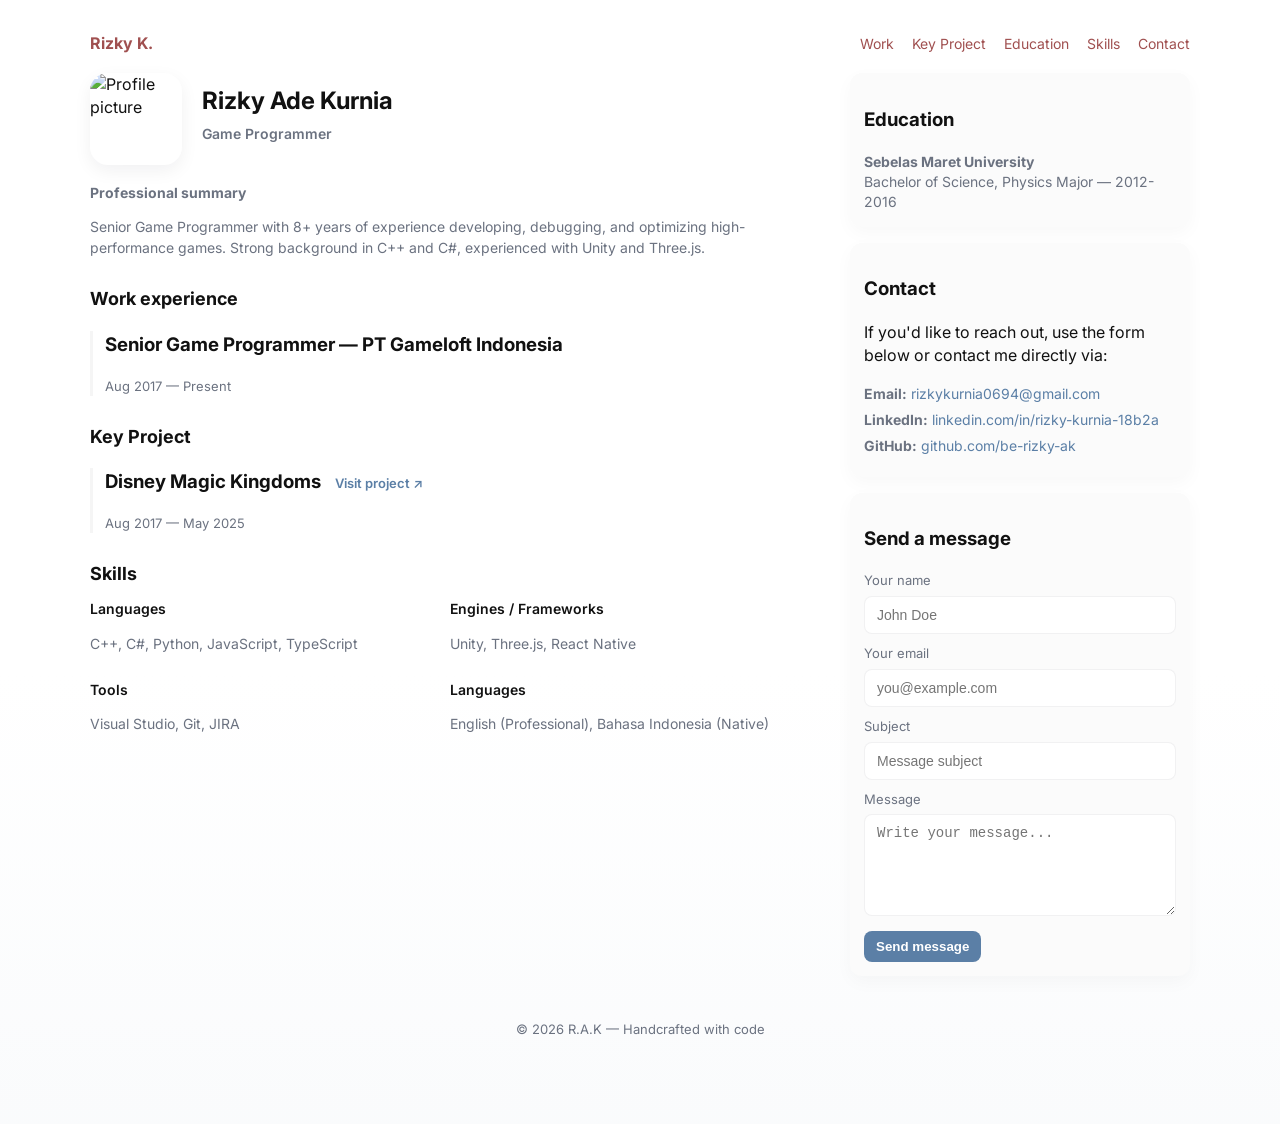
==== index.html @ 6d2ce102 "Add files via upload" ====
<!DOCTYPE html>
<html lang="en">
  <head>
    <meta charset="utf-8" />
    <meta name="viewport" content="width=device-width,initial-scale=1" />
    <title>Rizky Ade Kurnia — Game Programmer</title>

    <link
      href="https://fonts.googleapis.com/css2?family=Inter:wght@300;400;600;700&display=swap"
      rel="stylesheet"
    />
    <link rel="stylesheet" href="styles.css" />
    <meta name="description" content="Rizky Ade Kurnia — Game Programmer." />
  </head>
  <body>
    <header class="site-header">
      <nav class="nav">
        <div class="logo">Rizky K.</div>
        <ul class="nav-links">
          <li><a href="#work">Work</a></li>
          <li><a href="#project">Key Project</a></li>
          <li><a href="#education">Education</a></li>
          <li><a href="#skills">Skills</a></li>
          <li><a href="#contact-section">Contact</a></li>
        </ul>
      </nav>
    </header>

    <main class="container">
      <section class="left">
        <div class="profile-row">
          <div class="avatar">
            <img src="assets/profile.png" alt="Profile picture" />
          </div>
          <div class="headline">
            <h1>Rizky Ade Kurnia</h1>
            <p class="role">Game Programmer</p>
          </div>
        </div>

        <div class="summary">
          <p><strong>Professional summary</strong></p>
          <p>
            Senior Game Programmer with 8+ years of experience developing,
            debugging, and optimizing high-performance games. Strong background
            in C++ and C#, experienced with Unity and Three.js.
          </p>
        </div>

        <section id="work" class="section">
          <h2>Work experience</h2>

          <article class="work-item">
            <h3>Senior Game Programmer — PT Gameloft Indonesia</h3>
            <p class="dates">Aug 2017 — Present</p>
          </article>
        </section>

        <section id="project" class="section">
          <h2>Key Project</h2>

          <article class="work-item">
            <h3>
              Disney Magic Kingdoms
              <a
                class="external-link"
                href="https://www.disney-magic-kingdoms.com/"
                target="_blank"
                rel="noopener noreferrer"
                aria-label="Open Disney Magic Kingdoms in a new tab"
                title="Open Disney Magic Kingdoms (new tab)"
              >
                Visit project ↗
              </a>
            </h3>
            <p class="dates">Aug 2017 — May 2025</p>
          </article>
        </section>

        <section id="skills" class="section">
          <h2>Skills</h2>
          <div class="skills-grid">
            <div>
              <strong>Languages</strong>
              <p>C++, C#, Python, JavaScript, TypeScript</p>
            </div>
            <div>
              <strong>Engines / Frameworks</strong>
              <p>Unity, Three.js, React Native</p>
            </div>
            <div>
              <strong>Tools</strong>
              <p>Visual Studio, Git, JIRA</p>
            </div>
            <div>
              <strong>Languages</strong>
              <p>English (Professional), Bahasa Indonesia (Native)</p>
            </div>
          </div>
        </section>
      </section>

      <aside class="right">
        <div class="card">
          <h3>Education</h3>
          <p class="contact-links">
            <strong>Sebelas Maret University</strong><br />Bachelor of Science,
            Physics Major — 2012-2016
          </p>
        </div>

        <div class="card contact-card">
          <h3>Contact</h3>
          <p>
            If you'd like to reach out, use the form below or contact me
            directly via:
          </p>
          <ul class="contact-links">
            <li>
              <strong>Email:</strong>
              <a href="mailto:rizkykurnia0694@gmail.com"
                >rizkykurnia0694@gmail.com</a
              >
            </li>
            <li>
              <strong>LinkedIn:</strong>
              <a
                href="https://www.linkedin.com/in/rizky-kurnia-18b2a"
                target="_blank"
                rel="noopener"
                >linkedin.com/in/rizky-kurnia-18b2a</a
              >
            </li>
            <li>
              <strong>GitHub:</strong>
              <a
                href="https://github.com/be-rizky-ak"
                target="_blank"
                rel="noopener"
                >github.com/be-rizky-ak</a
              >
            </li>
          </ul>
        </div>

        <div id="contact-section" class="card">
          <h3>Send a message</h3>

          <form id="contact-form" class="contact-form" novalidate>
            <input
              type="text"
              name="website"
              id="website"
              class="honeypot"
              autocomplete="off"
              aria-hidden="true"
            />

            <label>
              Your name
              <input
                type="text"
                name="name"
                id="name"
                required
                placeholder="John Doe"
              />
            </label>

            <label>
              Your email
              <input
                type="email"
                name="email"
                id="email"
                required
                placeholder="you@example.com"
              />
            </label>

            <label>
              Subject
              <input
                type="text"
                name="subject"
                id="subject"
                required
                placeholder="Message subject"
              />
            </label>

            <label>
              Message
              <textarea
                name="message"
                id="message"
                rows="5"
                required
                placeholder="Write your message..."
              ></textarea>
            </label>

            <div class="form-actions">
              <button id="send-btn" type="submit" class="btn-primary">
                Send message
              </button>
              <div
                id="form-status"
                class="form-status"
                aria-live="polite"
              ></div>
            </div>
          </form>
        </div>
      </aside>
    </main>

    <footer class="site-footer">
      <p>© <span id="year"></span> R.A.K — Handcrafted with code </p>
    </footer>

    <script>
      const FORM_ENDPOINT = "https://formspree.io/f/xovnppkk";

      // UI refs
      const form = document.getElementById("contact-form");
      const status = document.getElementById("form-status");
      const sendBtn = document.getElementById("send-btn");

      function setStatus(text, isError = false) {
        status.textContent = text;
        status.style.color = isError ? "#b00020" : "";
      }

      function validateEmail(email) {
        return /\S+@\S+\.\S+/.test(email);
      }

      form.addEventListener("submit", async (e) => {
        e.preventDefault();
        setStatus("");
        const honeypot = document.getElementById("website").value;
        if (honeypot) {
          // bot detected — silently fail
          return;
        }

        const name = document.getElementById("name").value.trim();
        const email = document.getElementById("email").value.trim();
        const subject = document.getElementById("subject").value.trim();
        const message = document.getElementById("message").value.trim();

        if (!name || !email || !subject || !message) {
          setStatus("Please fill all fields.", true);
          return;
        }
        if (!validateEmail(email)) {
          setStatus("Please enter a valid email address.", true);
          return;
        }

        sendBtn.disabled = true;
        sendBtn.textContent = "Sending...";

        try {
          if (!FORM_ENDPOINT || FORM_ENDPOINT.includes("yourFormId")) {
            setStatus(
              "Form not configured. Add your Formspree endpoint in the script.",
              true
            );
            return;
          }

          const payload = {
            name,
            email,
            subject,
            message,
          };

          const res = await fetch(FORM_ENDPOINT, {
            method: "POST",
            headers: {
              Accept: "application/json",
              "Content-Type": "application/json",
            },
            body: JSON.stringify(payload),
          });

          if (res.ok) {
            setStatus("Message sent — thank you!");
            form.reset();
          } else {
            // show response detail if available
            const data = await res.json().catch(() => null);
            setStatus("Submission failed. Try again later.", true);
            console.error(
              "Form submit error",
              res.status,
              data || (await res.text())
            );
          }
        } catch (err) {
          console.error(err);
          setStatus("An error occurred. Please try again later.", true);
        } finally {
          sendBtn.disabled = false;
          sendBtn.textContent = "Send message";
        }
      });

      // simple year
      document.getElementById("year").textContent = new Date().getFullYear();
    </script>
  </body>
</html>
---- styles.css ----
:root{
  --bg:#fff;
  --muted:#6b7280;
  --accent:#5b7fa6; /* greyish-blue */
  --header:#a05050;
  --card:#fbfbfb;
  --text:#111;
  --maxwidth:1100px;
  --gap:28px;
  font-family: 'Inter', system-ui, -apple-system, 'Segoe UI', Roboto, 'Helvetica Neue', Arial;
}

*{box-sizing:border-box}
body{
  margin:0;
  background: linear-gradient(180deg,#fff 0%, #fff 60%, rgba(91,127,166,0.03) 100%);
  color:var(--text);
  line-height:1.45;
  -webkit-font-smoothing:antialiased;
  -moz-osx-font-smoothing:grayscale;
  padding:32px 20px;
}

.site-header { max-width:var(--maxwidth); margin:0 auto 18px; }
.nav{ display:flex; align-items:center; justify-content:space-between; gap:12px; }
.logo{ color:var(--header); font-weight:700; }
.nav-links{ color:var(--header); list-style:none; display:flex; gap:18px; margin:0; padding:0; }
.nav-links a{ color:var(--header); text-decoration:none; font-size:14px; }

.container{
  max-width:var(--maxwidth);
  margin:0 auto;
  display:grid;
  grid-template-columns: 1fr 340px;
  gap:var(--gap);
  align-items:start;
}

/* Left column */
.left { padding-right:24px; }
.profile-row{ display:flex; gap:20px; align-items:center; margin-bottom:12px; }
.avatar{ width:92px; height:92px; border-radius:18px; overflow:hidden; background:#fff; display:flex; align-items:center; justify-content:center; box-shadow:0 6px 18px rgba(20,20,30,0.06); }
.avatar img{ width:100%; height:100%; object-fit:cover; display:block; }

.headline h1{ margin:0; font-size:24px; }
.role{ margin:6px 0 10px; color:var(--muted); font-weight:600; font-size:14px; }

.summary{ margin:18px 0 28px; color:var(--muted); font-size:14px; }

/* sections */
.section{ margin-bottom:28px; }
.section h2{ margin:0 0 12px; font-size:18px; }
.work-item{ margin-bottom:12px; border-left:3px solid rgba(0,0,0,0.04); padding-left:12px; }
.dates{ color:var(--muted); font-size:13px; margin:6px 0 8px; }

/* skills grid */
.skills-grid{ display:grid; grid-template-columns:1fr 1fr; gap:12px; color:var(--muted); font-size:14px; }
.skills-grid strong{ color:var(--text); font-weight:600; }

/* right column (sidebar) */
.right{ position:relative; }
.card{ background:var(--card); border-radius:12px; padding:14px; margin-bottom:16px; box-shadow:0 6px 18px rgba(16,20,30,0.03); }
.contact-card a{ color:var(--accent); text-decoration:none; }

.contact-links{ list-style:none; padding:0; margin:8px 0 0; color:var(--muted); font-size:14px; }
.contact-links li{ margin:6px 0; }
.contact-links a{ color:var(--accent); text-decoration:none; word-break:break-all; }

/* form styles */
.contact-form label{ display:block; font-size:13px; color:var(--muted); margin-bottom:10px; }
.contact-form input[type="text"],
.contact-form input[type="email"],
.contact-form textarea{
  width:100%;
  padding:10px 12px;
  margin-top:6px;
  border:1px solid rgba(16,24,40,0.06);
  border-radius:8px;
  font-size:14px;
  outline:none;
  transition: box-shadow .15s ease, border-color .15s ease;
}
.contact-form input:focus, .contact-form textarea:focus {
  box-shadow:0 6px 14px rgba(91,127,166,0.08);
  border-color:var(--accent);
}
.form-actions{ display:flex; align-items:center; gap:12px; margin-top:10px; }
.btn-primary{
  background:var(--accent);
  color:#fff;
  padding:8px 12px;
  border-radius:8px;
  border:0;
  cursor:pointer;
  font-weight:600;
}
.form-status{ font-size:13px; color:var(--muted); }

.external-link{
  font-size:13px;
  margin-left:10px;
  text-decoration:none;
  color:var(--accent);
  font-weight:600;
}
.external-link:hover{ text-decoration:underline; }

/* hide honeypot from real users */
.honeypot{ position:absolute; left:-9999px; top:-9999px; opacity:0; pointer-events:none; height:0; width:0; }

/* other */
.small{ font-size:13px; color:var(--muted); }
.tiny-list{ margin:8px 0 0; padding-left:18px; }

.site-footer{ max-width:var(--maxwidth); margin:28px auto 0; color:var(--muted); font-size:13px; text-align:center; padding-bottom:40px; }

/* Responsive */
@media (max-width:900px){
  .container{ grid-template-columns: 1fr; }
  .right{ order:2; }
  .left{ order:1; }
  .nav-links{ display:none; }
}
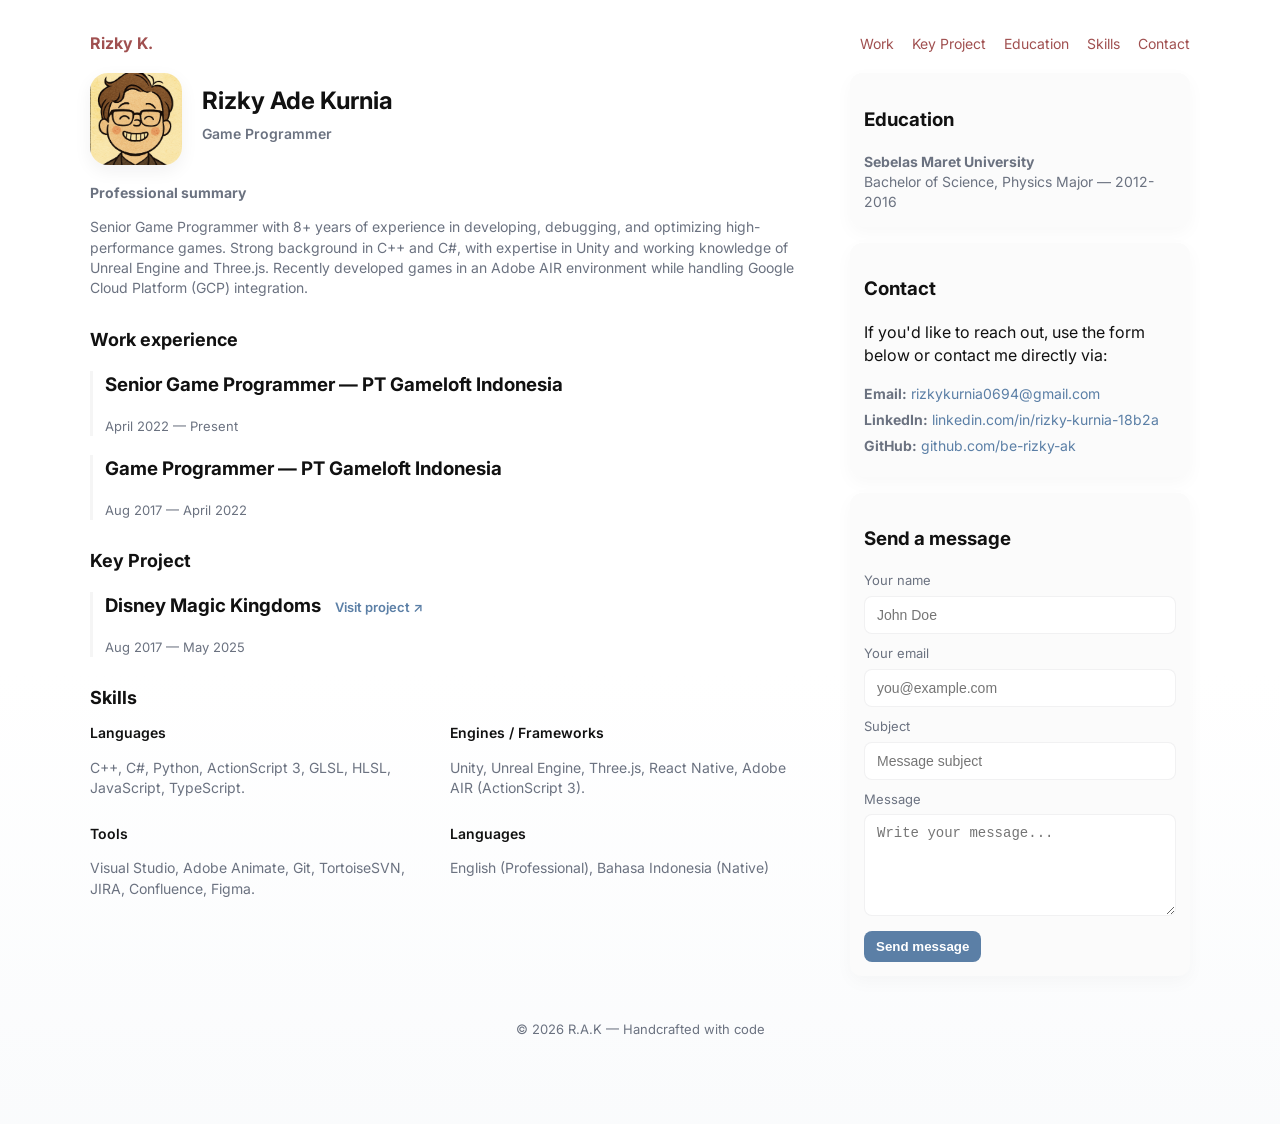
==== commit 53d7924d: "* Update informations" ====
--- a/index.html
+++ b/index.html
@@ -41,9 +41,7 @@
         <div class="summary">
           <p><strong>Professional summary</strong></p>
           <p>
-            Senior Game Programmer with 8+ years of experience developing,
-            debugging, and optimizing high-performance games. Strong background
-            in C++ and C#, experienced with Unity and Three.js.
+            Senior Game Programmer with 8+ years of experience in developing, debugging, and optimizing high-performance games. Strong background in C++ and C#, with expertise in Unity and working knowledge of Unreal Engine and Three.js. Recently developed games in an Adobe AIR environment while handling Google Cloud Platform (GCP) integration.
           </p>
         </div>
 
@@ -52,7 +50,11 @@
 
           <article class="work-item">
             <h3>Senior Game Programmer — PT Gameloft Indonesia</h3>
-            <p class="dates">Aug 2017 — Present</p>
+            <p class="dates">April 2022 — Present</p>
+          </article>
+		  <article class="work-item">
+            <h3>Game Programmer — PT Gameloft Indonesia</h3>
+            <p class="dates">Aug 2017 — April 2022</p>
           </article>
         </section>
 
@@ -82,15 +84,15 @@
           <div class="skills-grid">
             <div>
               <strong>Languages</strong>
-              <p>C++, C#, Python, JavaScript, TypeScript</p>
+              <p>C++, C#, Python, ActionScript 3, GLSL, HLSL, JavaScript, TypeScript.</p>
             </div>
             <div>
               <strong>Engines / Frameworks</strong>
-              <p>Unity, Three.js, React Native</p>
+              <p>Unity, Unreal Engine, Three.js, React Native, Adobe AIR (ActionScript 3).</p>
             </div>
             <div>
               <strong>Tools</strong>
-              <p>Visual Studio, Git, JIRA</p>
+              <p>Visual Studio, Adobe Animate, Git, TortoiseSVN, JIRA, Confluence, Figma.</p>
             </div>
             <div>
               <strong>Languages</strong>
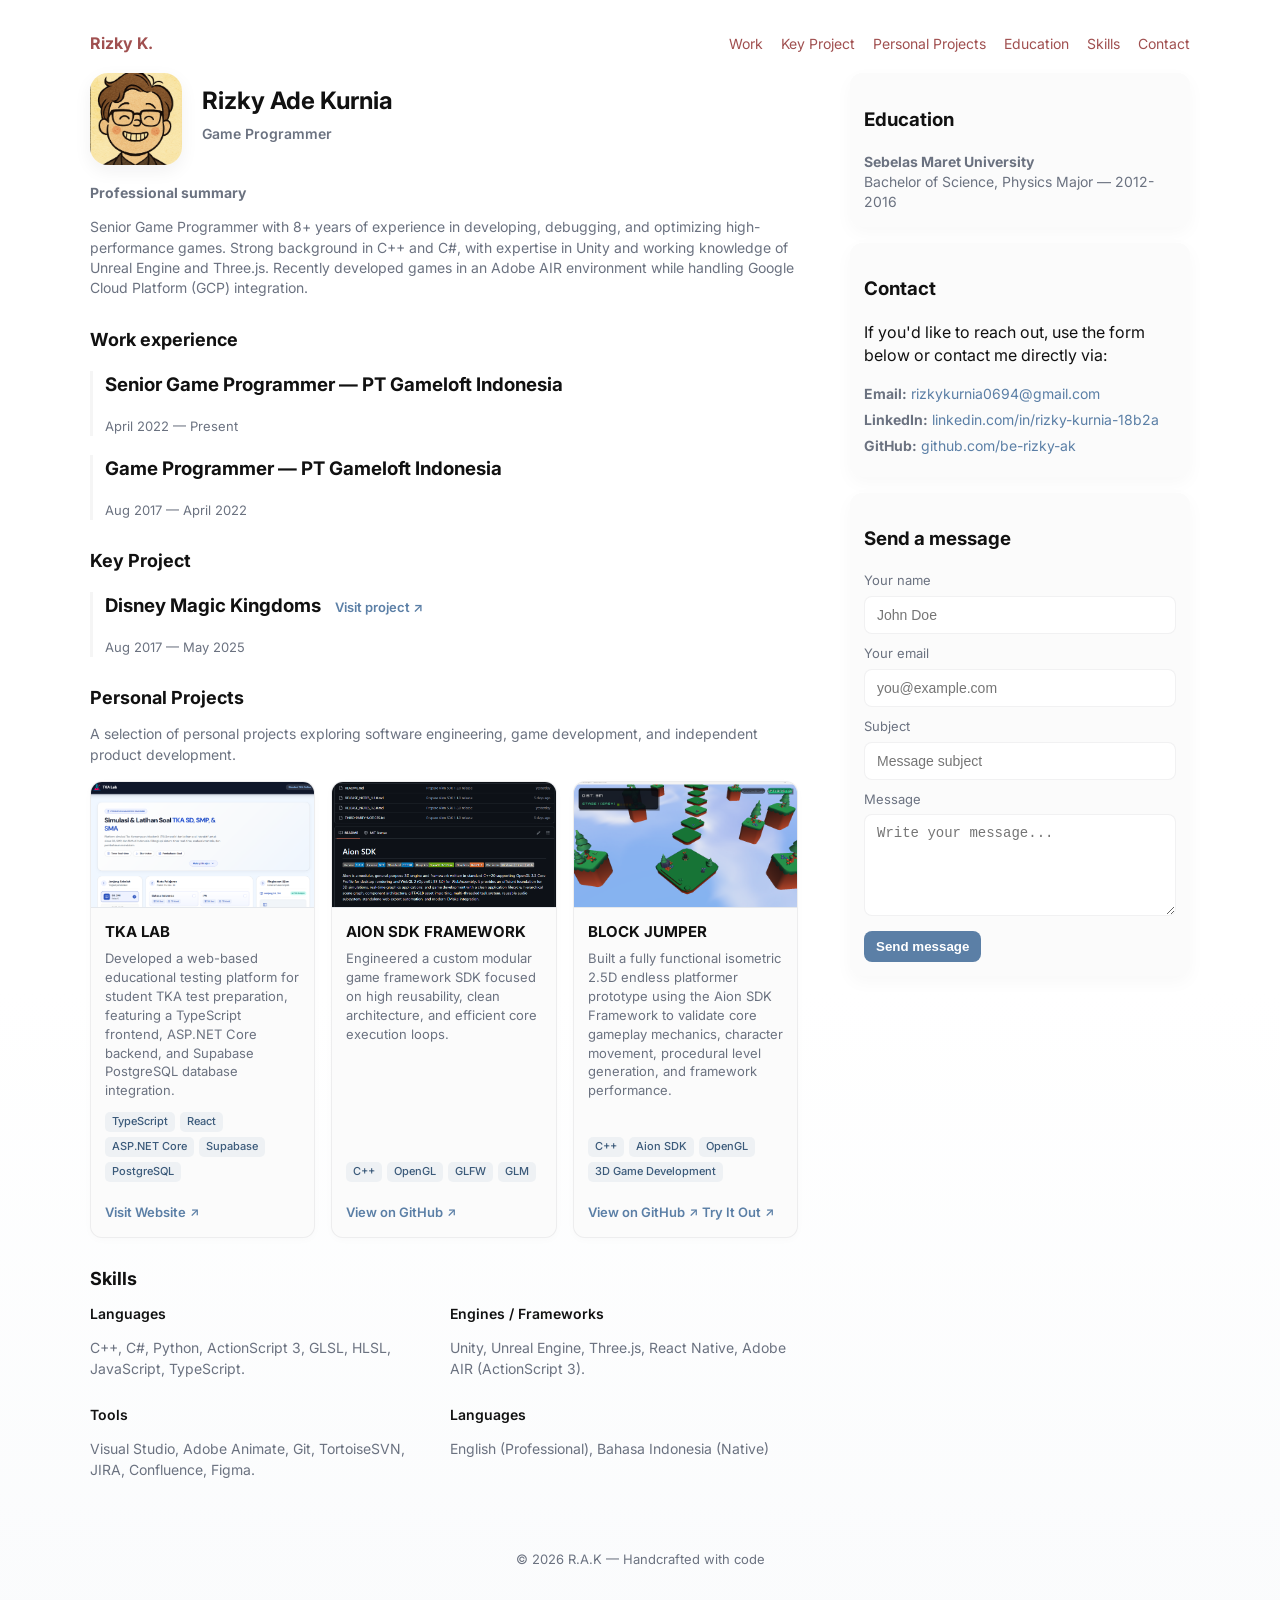
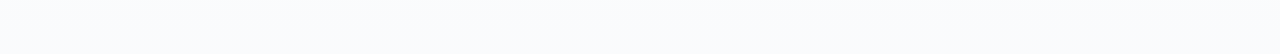
==== commit 59f91303: "Add personal projects information" ====
--- a/index.html
+++ b/index.html
@@ -19,6 +19,7 @@
         <ul class="nav-links">
           <li><a href="#work">Work</a></li>
           <li><a href="#project">Key Project</a></li>
+          <li><a href="#personal-projects">Personal Projects</a></li>
           <li><a href="#education">Education</a></li>
           <li><a href="#skills">Skills</a></li>
           <li><a href="#contact-section">Contact</a></li>
@@ -77,6 +78,130 @@
             </h3>
             <p class="dates">Aug 2017 — May 2025</p>
           </article>
+        </section>
+
+        <section id="personal-projects" class="section">
+          <h2>Personal Projects</h2>
+          <p class="section-intro">
+            A selection of personal projects exploring software engineering, game development, and independent product development.
+          </p>
+
+          <div class="projects-grid">
+            <article class="project-card">
+              <div class="project-img-wrapper">
+                <img
+                  src="assets/images/projects/tka-lab.png"
+                  alt="TKA LAB educational testing platform preview"
+                  class="project-img"
+                  loading="lazy"
+                  onerror="this.style.display='none'"
+                />
+              </div>
+              <div class="project-content">
+                <h3 class="project-title">TKA LAB</h3>
+                <p class="project-desc">
+                  Developed a web-based educational testing platform for student TKA test preparation, featuring a TypeScript frontend, ASP.NET Core backend, and Supabase PostgreSQL database integration.
+                </p>
+                <div class="project-tags">
+                  <span class="project-tag">TypeScript</span>
+                  <span class="project-tag">React</span>
+                  <span class="project-tag">ASP.NET Core</span>
+                  <span class="project-tag">Supabase</span>
+                  <span class="project-tag">PostgreSQL</span>
+                </div>
+                <div class="project-action">
+                  <a
+                    href="https://tka-lab.vercel.app/"
+                    class="project-link"
+                    target="_blank"
+                    rel="noopener noreferrer"
+                    aria-label="Visit Website for TKA LAB (opens in a new tab)"
+                  >
+                    Visit Website <span aria-hidden="true">↗</span>
+                  </a>
+                </div>
+              </div>
+            </article>
+
+            <article class="project-card">
+              <div class="project-img-wrapper">
+                <img
+                  src="assets/images/projects/aion-sdk.png"
+                  alt="AION SDK modular game framework preview"
+                  class="project-img"
+                  loading="lazy"
+                  onerror="this.style.display='none'"
+                />
+              </div>
+              <div class="project-content">
+                <h3 class="project-title">AION SDK FRAMEWORK</h3>
+                <p class="project-desc">
+                  Engineered a custom modular game framework SDK focused on high reusability, clean architecture, and efficient core execution loops.
+                </p>
+                <div class="project-tags">
+                  <span class="project-tag">C++</span>
+                  <span class="project-tag">OpenGL</span>
+                  <span class="project-tag">GLFW</span>
+                  <span class="project-tag">GLM</span>
+                </div>
+                <div class="project-action">
+                  <a
+                    href="https://github.com/be-rizky-ak/aion-sdk"
+                    class="project-link"
+                    target="_blank"
+                    rel="noopener noreferrer"
+                    aria-label="View AION SDK FRAMEWORK on GitHub (opens in a new tab)"
+                  >
+                    View on GitHub <span aria-hidden="true">↗</span>
+                  </a>
+                </div>
+              </div>
+            </article>
+
+            <article class="project-card">
+              <div class="project-img-wrapper">
+                <img
+                  src="assets/images/projects/block-jumper.png"
+                  alt="BLOCK JUMPER isometric 2.5D platformer game preview"
+                  class="project-img"
+                  loading="lazy"
+                  onerror="this.style.display='none'"
+                />
+              </div>
+              <div class="project-content">
+                <h3 class="project-title">BLOCK JUMPER</h3>
+                <p class="project-desc">
+                  Built a fully functional isometric 2.5D endless platformer prototype using the Aion SDK Framework to validate core gameplay mechanics, character movement, procedural level generation, and framework performance.
+                </p>
+                <div class="project-tags">
+                  <span class="project-tag">C++</span>
+                  <span class="project-tag">Aion SDK</span>
+                  <span class="project-tag">OpenGL</span>
+                  <span class="project-tag">3D Game Development</span>
+                </div>
+                <div class="project-action">
+                  <a
+                    href="https://github.com/be-rizky-ak/block-jumper"
+                    class="project-link"
+                    target="_blank"
+                    rel="noopener noreferrer"
+                    aria-label="View BLOCK JUMPER on GitHub (opens in a new tab)"
+                  >
+                    View on GitHub <span aria-hidden="true">↗</span>
+                  </a>
+                  <a
+                    href="https://be-rizky-ak.github.io/games/block-jumper/"
+                    class="project-link"
+                    target="_blank"
+                    rel="noopener noreferrer"
+                    aria-label="Try BLOCK JUMPER (opens in a new tab)"
+                  >
+                    Try It Out <span aria-hidden="true">↗</span>
+                  </a>
+                </div>
+              </div>
+            </article>
+          </div>
         </section>
 
         <section id="skills" class="section">
--- a/styles.css
+++ b/styles.css
@@ -10,6 +10,7 @@
   font-family: 'Inter', system-ui, -apple-system, 'Segoe UI', Roboto, 'Helvetica Neue', Arial;
 }
 
+html{scroll-behavior:smooth;}
 *{box-sizing:border-box}
 body{
   margin:0;
@@ -50,8 +51,105 @@
 /* sections */
 .section{ margin-bottom:28px; }
 .section h2{ margin:0 0 12px; font-size:18px; }
+.section-intro{ margin:0 0 16px; color:var(--muted); font-size:14px; line-height:1.5; }
 .work-item{ margin-bottom:12px; border-left:3px solid rgba(0,0,0,0.04); padding-left:12px; }
 .dates{ color:var(--muted); font-size:13px; margin:6px 0 8px; }
+
+/* Personal projects grid */
+.projects-grid{
+  display:grid;
+  grid-template-columns:repeat(3, 1fr);
+  gap:16px;
+}
+.project-card{
+  background:var(--card);
+  border:1px solid rgba(16,24,40,0.06);
+  border-radius:12px;
+  overflow:hidden;
+  display:flex;
+  flex-direction:column;
+  box-shadow:0 2px 8px rgba(16,20,30,0.02);
+  transition:transform .2s ease, box-shadow .2s ease, border-color .2s ease;
+}
+.project-card:hover{
+  transform:translateY(-2px);
+  box-shadow:0 8px 20px rgba(16,20,30,0.06);
+  border-color:rgba(91,127,166,0.3);
+}
+.project-img-wrapper{
+  position:relative;
+  width:100%;
+  aspect-ratio:16 / 9;
+  background:#f1f3f6;
+  overflow:hidden;
+  border-bottom:1px solid rgba(16,24,40,0.05);
+}
+.project-img{
+  width:100%;
+  height:100%;
+  object-fit:cover;
+  display:block;
+  transition:transform .25s ease;
+}
+.project-card:hover .project-img{
+  transform:scale(1.02);
+}
+.project-content{
+  padding:14px;
+  display:flex;
+  flex-direction:column;
+  flex:1;
+}
+.project-title{
+  margin:0 0 8px;
+  font-size:15px;
+  font-weight:700;
+  color:var(--text);
+  line-height:1.3;
+}
+.project-desc{
+  margin:0 0 12px;
+  font-size:13px;
+  color:var(--muted);
+  line-height:1.45;
+  flex:1;
+}
+.project-tags{
+  display:flex;
+  flex-wrap:wrap;
+  gap:5px;
+  margin-bottom:14px;
+}
+.project-tag{
+  background:rgba(91,127,166,0.08);
+  color:#3b5a7a;
+  font-size:11px;
+  font-weight:500;
+  padding:2px 7px;
+  border-radius:5px;
+  white-space:nowrap;
+}
+.project-action{
+  margin-top:auto;
+  padding-top:4px;
+}
+.project-link{
+  display:inline-flex;
+  align-items:center;
+  gap:4px;
+  font-size:13px;
+  font-weight:600;
+  color:var(--accent);
+  text-decoration:none;
+}
+.project-link:hover{
+  text-decoration:underline;
+  color:#436387;
+}
+.project-link span{
+  font-size:12px;
+  line-height:1;
+}
 
 /* skills grid */
 .skills-grid{ display:grid; grid-template-columns:1fr 1fr; gap:12px; color:var(--muted); font-size:14px; }
@@ -115,9 +213,34 @@
 .site-footer{ max-width:var(--maxwidth); margin:28px auto 0; color:var(--muted); font-size:13px; text-align:center; padding-bottom:40px; }
 
 /* Responsive */
+@media (max-width:1024px) and (min-width:901px){
+  .projects-grid{
+    grid-template-columns:repeat(2, 1fr);
+  }
+}
+
 @media (max-width:900px){
   .container{ grid-template-columns: 1fr; }
   .right{ order:2; }
-  .left{ order:1; }
-  .nav-links{ display:none; }
-}+  .left{ order:1; padding-right:0; }
+  .nav{ flex-wrap:wrap; gap:12px; }
+  .nav-links{ display:flex; flex-wrap:wrap; gap:10px 16px; }
+}
+
+@media (max-width:768px){
+  .projects-grid{
+    grid-template-columns:repeat(2, 1fr);
+  }
+}
+
+@media (max-width:560px){
+  .projects-grid{
+    grid-template-columns:1fr;
+  }
+  .nav-links{
+    gap:8px 12px;
+  }
+  .nav-links a{
+    font-size:13px;
+  }
+}
